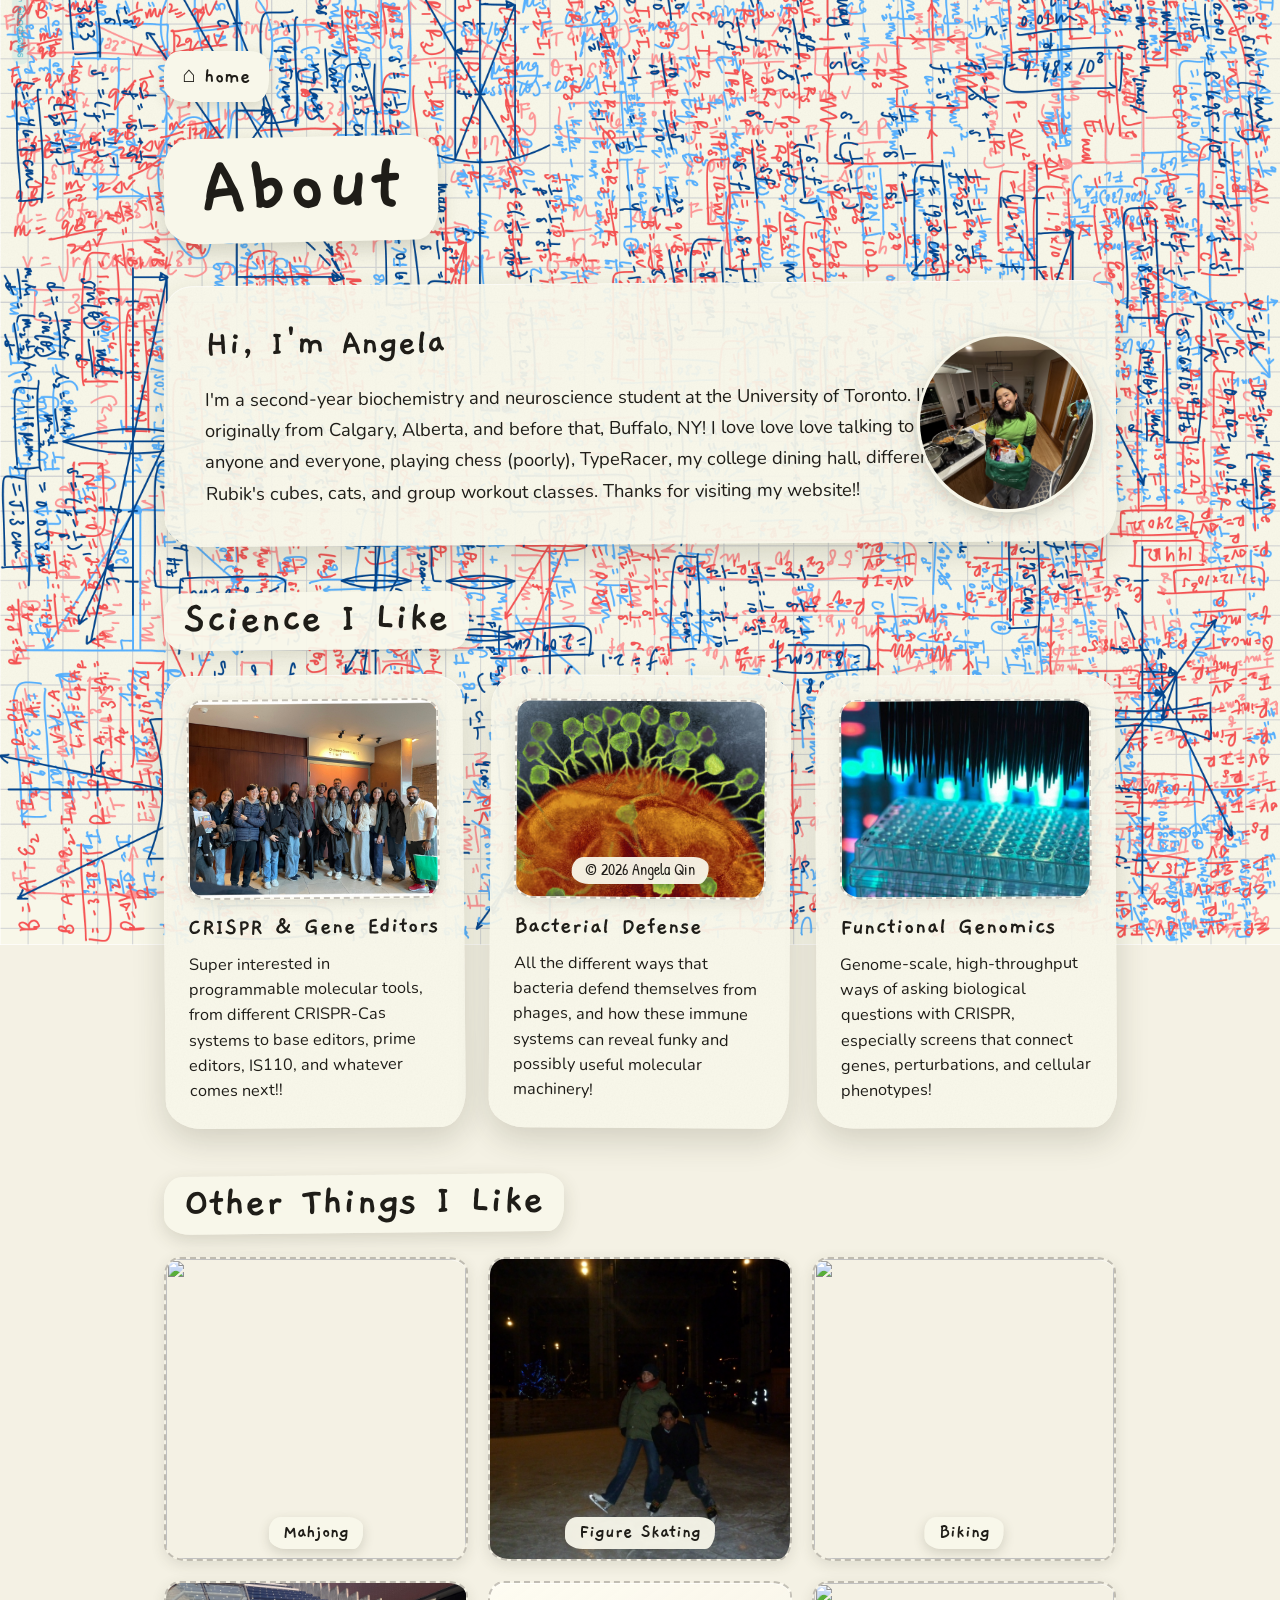
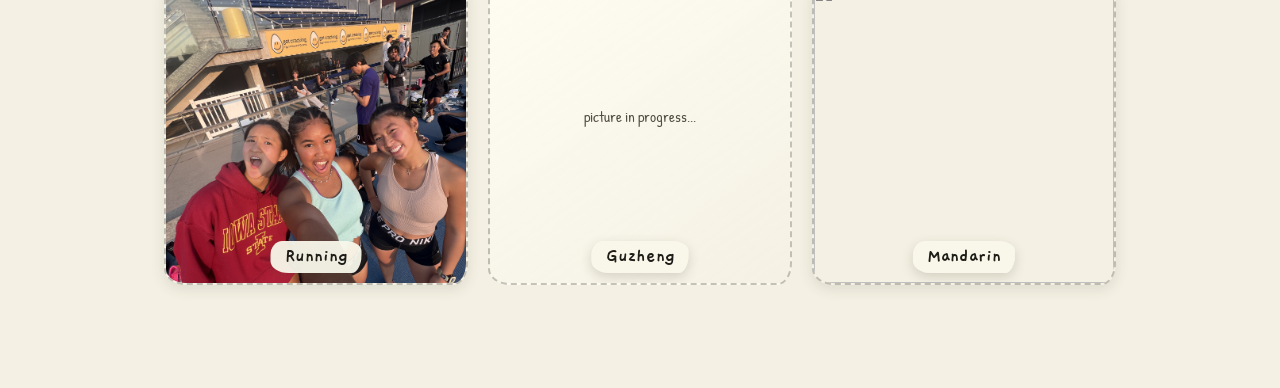
==== about/index.html @ d52d16ba "Initial commit: Angela personal website. Static notebook-style portfolio site ready for Vercel deplo" ====
<!DOCTYPE html>
<html lang="en">
<head>
  <meta charset="UTF-8">
  <meta name="viewport" content="width=device-width, initial-scale=1.0">
  <title>About — Angela</title>
  <link rel="preconnect" href="https://fonts.googleapis.com">
  <link rel="preconnect" href="https://fonts.gstatic.com" crossorigin>
  <link href="https://fonts.googleapis.com/css2?family=Gaegu:wght@400;700&family=Patrick+Hand&family=Nunito:wght@400;600;700&display=swap" rel="stylesheet">
  <link rel="stylesheet" href="../pages.css">
  <link rel="stylesheet" href="../footer.css">
</head>
<body class="notebook notebook--about">
  <div id="app"></div>
  <script src="../page-layout.js"></script>
  <script>
    const scienceTopics = [
      {
        title: "CRISPR & Gene Editors",
        blurb: "Super interested in programmable molecular tools, from different CRISPR-Cas systems to base editors, prime editors, IS110, and whatever comes next!!",
        img: "../assets/crispr-group-photo.jpg",
        alt: "Group photo with CRISPR researchers",
        tilt: -0.5
      },
      {
        title: "Bacterial Defense",
        blurb: "All the different ways that bacteria defend themselves from phages, and how these immune systems can reveal funky and possibly useful molecular machinery!",
        img: "../assets/phage-defense.jpg",
        alt: "Electron micrograph of bacteriophages on a bacterial cell",
        tilt: 0.4
      },
      {
        title: "Functional Genomics",
        blurb: "Genome-scale, high-throughput ways of asking biological questions with CRISPR, especially screens that connect genes, perturbations, and cellular phenotypes!",
        img: "../assets/functional-genomics-pipette.jpg",
        alt: "Multichannel pipette over a high-throughput plate",
        tilt: -0.3
      },
    ];

    const hobbies = [
      {
        caption: "Mahjong",
        img: "../assets/P1010717.JPG",
        desc: `Have been running mahjong games for &gt;4 years, from Calgary to Toronto! Started <a class="hobby-flip-link" href="https://www.instagram.com/vic.mahjongsociety/" target="_blank" rel="noopener noreferrer">Hart House Mahjong Club</a>, now the 2nd largest mahjong club in Toronto — come play with us :)`
      },
      {
        caption: "Figure Skating",
        img: "../assets/P1010834.JPG",
        desc: "Quit in 2020 after skating for over 12 years and recently just got back into the sport in university + having so much fun! Flexibility is hard to get back though..."
      },
      {
        caption: "Biking",
        img: "../assets/IMG_1290.jpg",
        imgPos: "72% 68%",
        desc: "Can't survive anywhere without my bike... even biked from Niagara Falls to Toronto once!! Ask me for tips for biking in the city (1.5x bike theft veteran) :))"
      },
      {
        caption: "Running",
        img: "../assets/IMG_5660.jpg",
        imgPos: "center 38%",
        desc: "work in progress..."
      },
      {
        caption: "Guzheng",
        frontText: "picture in progress...",
        desc: "Learned to perform in a local Calgary nursing home for Asian seniors! Very very beginner though... HMU if you know any guzheng/guqin teachers in Toronto!!"
      },
      {
        caption: "Mandarin",
        img: "../assets/P1020016.JPG",
        desc: "Always learning... send me your cpop song recs to play during Mahjong Club!!"
      },
    ];

    function scienceCard(topic) {
      const style = topic.tilt ? ` style="--tilt:${topic.tilt}deg"` : "";
      return `
        <article class="science-card paper-panel"${style}>
          <div class="science-image"><img src="${topic.img}" alt="${topic.alt}" loading="lazy"></div>
          <h3 class="science-card-title">${topic.title}</h3>
          <p class="science-card-blurb">${topic.blurb}</p>
        </article>`;
    }

    function hobbyCard(hobby) {
      const imgStyle = hobby.imgPos ? ` style="object-position: ${hobby.imgPos}"` : "";
      const photo = hobby.img
        ? `<img class="hobby-flip-photo" src="${hobby.img}" alt="" loading="lazy"${imgStyle}>`
        : "";
      const frontClass = hobby.img ? "hobby-flip-front hobby-flip-front--photo" : "hobby-flip-front img-placeholder";
      const frontNote = !hobby.img && hobby.frontText
        ? `<span class="hobby-flip-placeholder-text">${hobby.frontText}</span>`
        : "";
      return `
        <figure class="hobby-card">
          <div class="hobby-flip" tabindex="0" role="button" aria-label="${hobby.caption} — flip for more">
            <span class="hobby-flip-inner">
              <span class="${frontClass}" aria-hidden="true">
                ${photo}
                ${frontNote}
                <span class="hobby-caption">${hobby.caption}</span>
              </span>
              <span class="hobby-flip-back">
                <span class="hobby-flip-text">${hobby.desc}</span>
              </span>
            </span>
          </div>
        </figure>`;
    }

    const quickAbout = `
      <section class="about-section about-section--intro">
        <div class="about-intro-wrap">
          ${PaperPanel({
            title: "Hi, I'm Angela",
            tilt: -0.4,
            className: "paper-panel--intro",
            body: `<p>I'm a second-year biochemistry and neuroscience student at the University of Toronto. I'm originally from Calgary, Alberta, and before that, Buffalo, NY! I love love love talking to anyone and everyone, playing chess (poorly), TypeRacer, my college dining hall, different Rubik's cubes, cats, and group workout classes. Thanks for visiting my website!!</p>`
          })}
          <img class="about-photo-circle" src="../assets/IMG_0350.jpg" alt="Angela" loading="lazy">
        </div>
      </section>`;

    const scienceSection = `
      <section class="about-section">
        <h2 class="about-section-title">Science I Like</h2>
        <div class="science-grid">
          ${scienceTopics.map(scienceCard).join("")}
        </div>
      </section>`;

    const hobbiesSection = `
      <section class="about-section">
        <h2 class="about-section-title">Other Things I Like</h2>
        <div class="hobby-grid">
          ${hobbies.map(hobbyCard).join("")}
        </div>
      </section>`;

    document.getElementById("app").innerHTML = NotebookPageLayout({
      title: "About",
      children: quickAbout + scienceSection + hobbiesSection
    });

    const hobbyFlips = document.querySelectorAll(".hobby-flip");
    const touchFlip = window.matchMedia("(hover: none)").matches;
    if (touchFlip) {
      hobbyFlips.forEach((card) => {
        card.addEventListener("click", (e) => {
          if (e.target.closest(".hobby-flip-link")) return;
          const open = card.classList.contains("is-flipped");
          hobbyFlips.forEach((b) => b.classList.remove("is-flipped"));
          if (!open) card.classList.add("is-flipped");
        });
      });
    }

    document.querySelectorAll(".hobby-flip-link").forEach((link) => {
      link.addEventListener("click", (e) => e.stopPropagation());
    });
  </script>
</body>
</html>
---- pages.css ----
/* ───────────────────────────────────────────────────────────
   Shared styles for notebook sub-pages.
   Swap the background image in ONE place: --notebook-bg below.
   ─────────────────────────────────────────────────────────── */
:root {
  --paper: #f8f7ea;          /* warm cream paper */
  --paper-translucent: rgba(248, 247, 234, 0.95);
  --ink: #1f1d18;
  --ink-soft: #514d44;
  --accent: #2d7a4a;
  --notebook-bg: url("assets/bg2.png");
}

*,
*::before,
*::after {
  box-sizing: border-box;
  margin: 0;
  padding: 0;
}

html { scroll-behavior: smooth; }

body.notebook {
  min-height: 100%;
  color: var(--ink);
  font-family: "Nunito", system-ui, -apple-system, "Segoe UI", sans-serif;
  font-size: clamp(1rem, 1.05vw + 0.7rem, 1.18rem);
  line-height: 1.65;
  /* warm cream paper underneath the messy doodle scan */
  background:
    #f4f1e4 var(--notebook-bg) center center / cover no-repeat fixed;
}

/* faint paper grain overlay across the whole page */
body.notebook::before {
  content: "";
  position: fixed;
  inset: 0;
  pointer-events: none;
  z-index: 0;
  opacity: 0.06;
  mix-blend-mode: multiply;
  background-image: url("data:image/svg+xml,%3Csvg xmlns='http://www.w3.org/2000/svg' width='120' height='120'%3E%3Cfilter id='n'%3E%3CfeTurbulence type='fractalNoise' baseFrequency='0.8' numOctaves='2' stitchTiles='stitch'/%3E%3CfeColorMatrix type='saturate' values='0'/%3E%3C/filter%3E%3Crect width='100%25' height='100%25' filter='url(%23n)'/%3E%3C/svg%3E");
  background-size: 160px 160px;
}

/* ── layout ──────────────────────────────────────────────── */
.notebook-page {
  position: relative;
  z-index: 1;
  max-width: 1080px;
  margin: 0 auto;
  padding: clamp(1.5rem, 4vw, 3.5rem) clamp(1.2rem, 5vw, 4rem) clamp(4rem, 8vw, 7rem);
}

.page-header {
  display: flex;
  align-items: center;
  justify-content: flex-start;
  margin-bottom: clamp(1.2rem, 3vw, 2.2rem);
}

.home-link {
  display: inline-flex;
  align-items: center;
  gap: 0.4em;
  font-family: "Gaegu", "Patrick Hand", "Comic Sans MS", cursive;
  font-weight: 700;
  font-size: 1.4rem;
  text-decoration: none;
  color: var(--ink);
  background: var(--paper);
  border-radius: 16px 20px 14px 22px / 20px 14px 22px 16px;
  padding: 0.3em 0.8em;
  box-shadow: 0 4px 14px rgba(60, 60, 40, 0.18);
  transition: transform 0.15s ease, box-shadow 0.15s ease;
}
.home-link:hover {
  transform: translateY(-2px) rotate(-1deg);
  box-shadow: 0 7px 18px rgba(60, 60, 40, 0.24);
}

.page-title {
  display: inline-block;
  font-family: "Gaegu", "Patrick Hand", "Comic Sans MS", cursive;
  font-weight: 700;
  font-size: clamp(2.6rem, 9vw, 5.5rem);
  line-height: 0.95;
  letter-spacing: 0.01em;
  color: var(--ink);
  background: var(--paper);
  padding: 0.08em 0.4em 0.16em;
  border-radius: 26px 32px 22px 34px / 30px 22px 34px 26px;
  box-shadow: 0 8px 22px rgba(60, 60, 40, 0.2);
  transform: rotate(-1.2deg);
  margin-bottom: clamp(1.4rem, 3.5vw, 2.6rem);
}

.page-title-row {
  display: flex;
  flex-wrap: wrap;
  align-items: flex-end;
  gap: clamp(0.75rem, 2vw, 1.4rem);
  margin-bottom: clamp(1.4rem, 3.5vw, 2.6rem);
}

.page-title-row .page-title {
  margin-bottom: 0;
}

.page-title-aside {
  font-family: "Patrick Hand", "Gaegu", cursive;
  font-size: clamp(1.05rem, 1.8vw, 1.4rem);
  line-height: 1;
  white-space: nowrap;
  color: var(--ink-soft);
  background: var(--paper-translucent);
  padding: 0.28em 0.7em 0.34em;
  border-radius: 14px 18px 12px 20px / 18px 12px 20px 14px;
  box-shadow: 0 6px 18px rgba(60, 60, 40, 0.16);
  transform: rotate(0.7deg);
}

.page-subtitle {
  max-width: 40ch;
  margin: -0.6rem 0 2rem 0.3rem;
  font-family: "Patrick Hand", "Gaegu", cursive;
  font-size: 1.3rem;
  color: var(--ink-soft);
  background: var(--paper-translucent);
  display: inline-block;
  padding: 0.2em 0.6em;
  border-radius: 14px 18px 12px 20px / 18px 12px 20px 14px;
}

.page-content {
  display: flex;
  flex-direction: column;
  gap: clamp(1.2rem, 2.5vw, 2rem);
}

/* ── paper panel ("carved out" cream cutout) ─────────────── */
.paper-panel {
  position: relative;
  background: var(--paper-translucent);
  /* deliberately uneven corners so it reads as a cleared paper space */
  border-radius: 28px 34px 24px 36px / 32px 24px 36px 28px;
  padding: clamp(1.4rem, 3vw, 2.6rem) clamp(1.4rem, 3.2vw, 2.8rem);
  box-shadow:
    0 12px 32px rgba(55, 55, 35, 0.18),
    0 1px 0 rgba(255, 255, 255, 0.6) inset;
  transform: rotate(var(--tilt, 0deg));
}

/* subtle paper grain inside each panel */
.paper-panel::after {
  content: "";
  position: absolute;
  inset: 0;
  border-radius: inherit;
  pointer-events: none;
  opacity: 0.05;
  mix-blend-mode: multiply;
  background-image: url("data:image/svg+xml,%3Csvg xmlns='http://www.w3.org/2000/svg' width='100' height='100'%3E%3Cfilter id='n'%3E%3CfeTurbulence type='fractalNoise' baseFrequency='0.85' numOctaves='2' stitchTiles='stitch'/%3E%3CfeColorMatrix type='saturate' values='0'/%3E%3C/filter%3E%3Crect width='100%25' height='100%25' filter='url(%23n)'/%3E%3C/svg%3E");
  background-size: 140px 140px;
}

.panel-title {
  font-family: "Gaegu", "Patrick Hand", cursive;
  font-weight: 700;
  font-size: clamp(1.6rem, 3.5vw, 2.4rem);
  line-height: 1.05;
  margin-bottom: 0.5em;
  color: var(--ink);
}

.panel-meta {
  font-family: "Patrick Hand", cursive;
  font-size: 1.05rem;
  color: var(--ink-soft);
  margin-bottom: 0.6em;
}

.panel-body {
  color: var(--ink);
}
.panel-body p + p { margin-top: 0.9em; }
.panel-body a { color: var(--accent); }

/* lists for quick facts */
.fact-list {
  list-style: none;
  display: flex;
  flex-wrap: wrap;
  gap: 0.5rem 0.8rem;
}
.fact-list li {
  font-family: "Patrick Hand", cursive;
  font-size: 1.15rem;
  background: rgba(45, 122, 74, 0.1);
  border: 1.5px dashed rgba(45, 122, 74, 0.5);
  border-radius: 12px 16px 10px 18px / 16px 10px 18px 12px;
  padding: 0.25em 0.7em;
}

/* hand-drawn style link / button */
.paper-link {
  display: inline-block;
  margin-top: 1rem;
  font-family: "Gaegu", "Patrick Hand", cursive;
  font-weight: 700;
  font-size: 1.25rem;
  text-decoration: none;
  color: var(--ink);
  padding: 0.2em 0.85em 0.3em;
  border: 2.5px solid var(--ink);
  border-radius: 16px 22px 14px 24px / 20px 14px 24px 16px;
  background: #fffdf3;
  box-shadow: 3px 3px 0 rgba(31, 29, 24, 0.85);
  transition: transform 0.12s ease, box-shadow 0.12s ease;
}
.paper-link:hover {
  transform: translate(-1px, -1px);
  box-shadow: 5px 5px 0 rgba(31, 29, 24, 0.85);
}

.paper-link--soon {
  cursor: default;
  color: var(--ink-soft);
  border-color: var(--ink-soft);
  background: rgba(255, 253, 243, 0.75);
  box-shadow: 2px 2px 0 rgba(81, 77, 68, 0.45);
  opacity: 0.92;
}

.paper-link--soon:hover {
  transform: none;
  box-shadow: 2px 2px 0 rgba(81, 77, 68, 0.45);
}

/* contact page — compact left-aligned panel + icon rows */
.notebook--contact .page-content {
  align-items: flex-start;
}

.notebook--contact .page-title {
  margin-bottom: clamp(0.9rem, 2vw, 1.4rem);
}

.contact-layout {
  display: flex;
  flex-direction: row;
  align-items: flex-start;
  gap: clamp(1.5rem, 4vw, 3rem);
  width: 100%;
  min-width: 0;
}

.contact-photo-card {
  flex: 0 1 clamp(200px, 28vw, 300px);
  margin-left: auto;
  margin-top: clamp(0.25rem, 1vw, 0.75rem);
  padding: clamp(0.65rem, 1.4vw, 0.9rem) clamp(0.65rem, 1.4vw, 0.9rem) clamp(1.4rem, 2.5vw, 2rem);
  background: var(--paper-translucent);
  border-radius: 14px 18px 12px 20px / 18px 12px 20px 14px;
  box-shadow:
    0 10px 28px rgba(55, 55, 35, 0.2),
    0 1px 0 rgba(255, 255, 255, 0.6) inset;
  transform: rotate(1.1deg);
}

.contact-photo {
  display: block;
  width: 100%;
  aspect-ratio: 4 / 5;
  object-fit: cover;
  object-position: center;
  border-radius: 8px 12px 10px 14px / 12px 10px 14px 8px;
  border: 2px solid rgba(255, 253, 243, 0.9);
  box-shadow: 0 2px 8px rgba(55, 55, 35, 0.12);
}

.paper-panel--contact {
  width: fit-content;
  max-width: min(90%, 520px);
  margin: 0;
  align-self: flex-start;
  padding: clamp(0.85rem, 2vw, 1.25rem) clamp(1rem, 2.2vw, 1.5rem);
}

.paper-panel--contact .panel-title {
  font-size: clamp(1.35rem, 2.8vw, 1.85rem);
  margin-bottom: 0.45em;
}

.contact-rows {
  display: flex;
  flex-direction: column;
  gap: 0.4rem;
}

.contact-row {
  display: flex;
  align-items: center;
  gap: 0.65rem;
  font-family: "Patrick Hand", cursive;
  font-size: 1.15rem;
  color: var(--ink);
  text-decoration: none;
  width: fit-content;
  max-width: 100%;
  padding: 0.1rem 0;
  border-bottom: 2px dotted transparent;
  transition: color 0.15s ease, border-color 0.15s ease;
}

.contact-row:hover {
  color: var(--accent);
  border-bottom-color: var(--accent);
}

.contact-icon {
  flex: 0 0 1.35rem;
  width: 1.35rem;
  height: 1.35rem;
  color: var(--ink-soft);
}

.contact-icon svg {
  display: block;
  width: 100%;
  height: 100%;
}

.contact-icon--brand {
  color: inherit;
}

.contact-row:hover .contact-icon:not(.contact-icon--brand) {
  color: var(--accent);
}

.contact-label {
  line-height: 1.2;
  word-break: break-word;
}

/* ── grids ───────────────────────────────────────────────── */
.card-grid {
  display: grid;
  grid-template-columns: repeat(auto-fill, minmax(280px, 1fr));
  gap: clamp(1.1rem, 2.4vw, 1.8rem);
  align-items: start;
}

.card-grid .paper-panel {
  transform: none;
  height: auto;
  align-self: start;
}

.project-image {
  width: 100%;
  margin-top: 1rem;
  aspect-ratio: 16 / 10;
  min-height: clamp(120px, 22vw, 180px);
  border-radius: 16px 20px 14px 22px / 18px 14px 22px 16px;
  border: 2px dashed rgba(81, 77, 68, 0.32);
  box-shadow:
    inset 0 1px 0 rgba(255, 255, 255, 0.55),
    0 4px 14px rgba(60, 60, 40, 0.12);
  overflow: hidden;
  background: rgba(255, 253, 243, 0.9);
}

.project-image img {
  display: block;
  width: 100%;
  height: 100%;
  object-fit: cover;
  object-position: center;
}

/* about page */
.notebook--about .page-content {
  gap: clamp(2rem, 4vw, 3rem);
}

.about-section {
  display: flex;
  flex-direction: column;
  gap: clamp(1rem, 2.2vw, 1.5rem);
  width: 100%;
  min-width: 0;
}

.about-section-title {
  font-family: "Gaegu", "Patrick Hand", cursive;
  font-weight: 700;
  font-size: clamp(1.9rem, 4.2vw, 2.75rem);
  line-height: 1;
  color: var(--ink);
  background: var(--paper-translucent);
  display: inline-block;
  width: fit-content;
  max-width: 100%;
  padding: 0.12em 0.45em 0.2em;
  border-radius: 18px 24px 16px 26px / 22px 16px 26px 18px;
  box-shadow: 0 6px 18px rgba(60, 60, 40, 0.16);
  transform: rotate(-0.6deg);
}

.about-section--intro {
  position: relative;
}

.about-intro-wrap {
  position: relative;
  width: 100%;
}

.about-photo-circle {
  position: absolute;
  top: 0;
  right: clamp(0.25rem, 2vw, 1.25rem);
  width: clamp(120px, 14vw, 190px);
  height: clamp(120px, 14vw, 190px);
  border-radius: 50%;
  object-fit: cover;
  object-position: center;
  z-index: 2;
  border: 3px solid rgba(248, 247, 234, 0.95);
  box-shadow: 0 6px 18px rgba(60, 60, 40, 0.22);
  transform: translateY(28%);
  pointer-events: none;
}

.paper-panel--intro {
  position: relative;
  z-index: 1;
  max-width: 100%;
  padding-right: clamp(5.5rem, 17vw, 10rem);
}

.paper-panel--intro .panel-body p {
  font-size: clamp(1rem, 1.05vw + 0.75rem, 1.15rem);
  line-height: 1.7;
}

.img-placeholder {
  background:
    linear-gradient(145deg, rgba(255, 253, 243, 0.9), rgba(244, 241, 228, 0.75));
  border: 2px dashed rgba(81, 77, 68, 0.32);
  border-radius: 16px 20px 14px 22px / 18px 14px 22px 16px;
  box-shadow: inset 0 1px 0 rgba(255, 255, 255, 0.55);
}

.science-image {
  width: 100%;
  height: clamp(140px, 18vw, 200px);
  margin-bottom: 0.9rem;
  border-radius: 16px 20px 14px 22px / 18px 14px 22px 16px;
  border: 2px dashed rgba(81, 77, 68, 0.32);
  box-shadow:
    inset 0 1px 0 rgba(255, 255, 255, 0.55),
    0 4px 14px rgba(60, 60, 40, 0.12);
  overflow: hidden;
  background: rgba(255, 253, 243, 0.9);
}

.science-image img {
  display: block;
  width: 100%;
  height: 100%;
  object-fit: cover;
  object-position: center;
}

.img-placeholder--science {
  aspect-ratio: 4 / 3;
  width: 100%;
  margin-bottom: 0.9rem;
}

.science-grid {
  display: grid;
  grid-template-columns: repeat(3, minmax(0, 1fr));
  gap: clamp(1rem, 2.2vw, 1.6rem);
  width: 100%;
}

.science-card {
  display: flex;
  flex-direction: column;
  min-width: 0;
  padding: clamp(1rem, 2.2vw, 1.5rem);
}

.science-card-title {
  font-family: "Gaegu", "Patrick Hand", cursive;
  font-weight: 700;
  font-size: clamp(1.2rem, 2.2vw, 1.55rem);
  line-height: 1.1;
  margin-bottom: 0.45em;
  color: var(--ink);
}

.science-card-blurb {
  font-size: clamp(0.92rem, 0.9vw + 0.7rem, 1.02rem);
  line-height: 1.55;
  color: var(--ink);
}

.hobby-grid {
  display: grid;
  grid-template-columns: repeat(3, minmax(0, 1fr));
  gap: clamp(0.85rem, 2vw, 1.25rem);
  width: 100%;
}

.hobby-card {
  margin: 0;
  min-width: 0;
  aspect-ratio: 1;
}

.hobby-flip {
  display: block;
  width: 100%;
  height: 100%;
  aspect-ratio: 1;
  padding: 0;
  border: none;
  background: none;
  cursor: pointer;
  border-radius: 16px 20px 14px 22px / 18px 14px 22px 16px;
  perspective: 900px;
  -webkit-tap-highlight-color: transparent;
}

.hobby-flip:focus-visible {
  outline: 3px solid rgba(45, 122, 74, 0.55);
  outline-offset: 3px;
}

.hobby-flip-inner {
  position: relative;
  display: block;
  width: 100%;
  height: 100%;
  aspect-ratio: 1;
  transition: transform 0.55s ease;
  transform-style: preserve-3d;
}

.hobby-flip:hover .hobby-flip-inner,
.hobby-flip:focus-visible .hobby-flip-inner,
.hobby-flip.is-flipped .hobby-flip-inner {
  transform: rotateY(180deg);
}

.hobby-flip-front,
.hobby-flip-back {
  position: absolute;
  inset: 0;
  width: 100%;
  height: 100%;
  backface-visibility: hidden;
  -webkit-backface-visibility: hidden;
  border-radius: 16px 20px 14px 22px / 18px 14px 22px 16px;
  overflow: hidden;
}

.hobby-flip-front {
  display: block;
}

.hobby-flip-front--photo {
  border: 2px dashed rgba(81, 77, 68, 0.32);
  box-shadow:
    inset 0 1px 0 rgba(255, 255, 255, 0.55),
    0 4px 14px rgba(60, 60, 40, 0.12);
}

.hobby-flip-placeholder-text {
  position: absolute;
  inset: 0;
  display: flex;
  align-items: center;
  justify-content: center;
  padding: 1rem 1rem 3rem;
  font-family: "Patrick Hand", "Nunito", sans-serif;
  font-size: clamp(0.8rem, 1.2vw, 0.95rem);
  line-height: 1.35;
  text-align: center;
  color: var(--ink-soft);
}

.hobby-flip-photo {
  position: absolute;
  inset: 0;
  width: 100%;
  height: 100%;
  object-fit: cover;
  object-position: center;
  display: block;
}

.hobby-flip-back {
  display: flex;
  align-items: center;
  justify-content: center;
  padding: clamp(0.75rem, 2vw, 1.1rem);
  background: var(--paper-translucent);
  border: 2px dashed rgba(81, 77, 68, 0.32);
  box-shadow:
    0 8px 20px rgba(55, 55, 35, 0.15),
    inset 0 1px 0 rgba(255, 255, 255, 0.55);
  transform: rotateY(180deg);
}

.hobby-flip-text {
  font-family: "Patrick Hand", "Nunito", sans-serif;
  font-size: clamp(0.76rem, 1.15vw, 0.9rem);
  line-height: 1.4;
  text-align: center;
  color: var(--ink);
}

.hobby-flip-link {
  color: var(--accent);
  text-decoration: underline;
  text-decoration-style: dotted;
  text-underline-offset: 2px;
  cursor: pointer;
}

.hobby-flip-link:hover {
  color: var(--ink);
}

.hobby-caption {
  position: absolute;
  left: 50%;
  bottom: 0.65rem;
  transform: translateX(-50%);
  z-index: 1;
  font-family: "Gaegu", "Patrick Hand", cursive;
  font-weight: 700;
  font-size: clamp(1rem, 1.8vw, 1.25rem);
  line-height: 1;
  color: var(--ink);
  background: var(--paper-translucent);
  padding: 0.25em 0.7em 0.35em;
  border-radius: 12px 16px 10px 18px / 14px 10px 18px 12px;
  box-shadow: 0 4px 12px rgba(60, 60, 40, 0.18);
  white-space: nowrap;
  max-width: calc(100% - 1rem);
  overflow: hidden;
  text-overflow: ellipsis;
}

@media (hover: none) {
  .hobby-flip:hover .hobby-flip-inner {
    transform: none;
  }

  .hobby-flip.is-flipped .hobby-flip-inner,
  .hobby-flip:focus-visible .hobby-flip-inner {
    transform: rotateY(180deg);
  }
}

@media (max-width: 900px) {
  .science-grid { grid-template-columns: 1fr; }
}

@media (max-width: 768px) {
  .contact-layout {
    flex-direction: column;
    align-items: stretch;
  }

  .contact-photo-card {
    margin-left: 0;
    margin-top: 0;
    align-self: center;
    flex: 0 1 auto;
    width: min(280px, 85vw);
    max-width: 100%;
  }
}

@media (max-width: 640px) {
  .page-title { transform: none; }
  .page-title-aside { transform: none; white-space: normal; }
  .paper-panel { transform: none; }
  .about-section-title { transform: none; }
  .paper-panel--contact { width: 100%; max-width: 100%; }
  .contact-photo-card { transform: rotate(0.4deg); }
  .card-grid { grid-template-columns: 1fr; }
  .hobby-grid { grid-template-columns: repeat(2, minmax(0, 1fr)); }
  .about-photo-circle {
    width: clamp(90px, 22vw, 120px);
    height: clamp(90px, 22vw, 120px);
    right: 0.35rem;
    transform: translateY(18%);
  }
  .paper-panel--intro {
    padding-right: clamp(4.25rem, 30vw, 7rem);
  }
}

@media (max-width: 420px) {
  .hobby-grid { grid-template-columns: 1fr; }
}
---- footer.css ----
/* Global copyright footer — included on every page */
.site-copyright {
  position: fixed;
  bottom: clamp(0.55rem, 1.8svh, 1rem);
  left: 50%;
  transform: translateX(-50%);
  z-index: 20;
  font-family: "Patrick Hand", "Gaegu", "Comic Sans MS", cursive;
  font-size: clamp(0.82rem, 1.4vw, 0.98rem);
  line-height: 1;
  color: #1f1d18;
  background: rgba(248, 247, 234, 0.95);
  padding: 0.32em 0.85em 0.38em;
  border-radius: 14px 18px 12px 20px / 16px 12px 20px 14px;
  box-shadow: 0 4px 14px rgba(60, 60, 40, 0.18);
  pointer-events: none;
  white-space: nowrap;
}
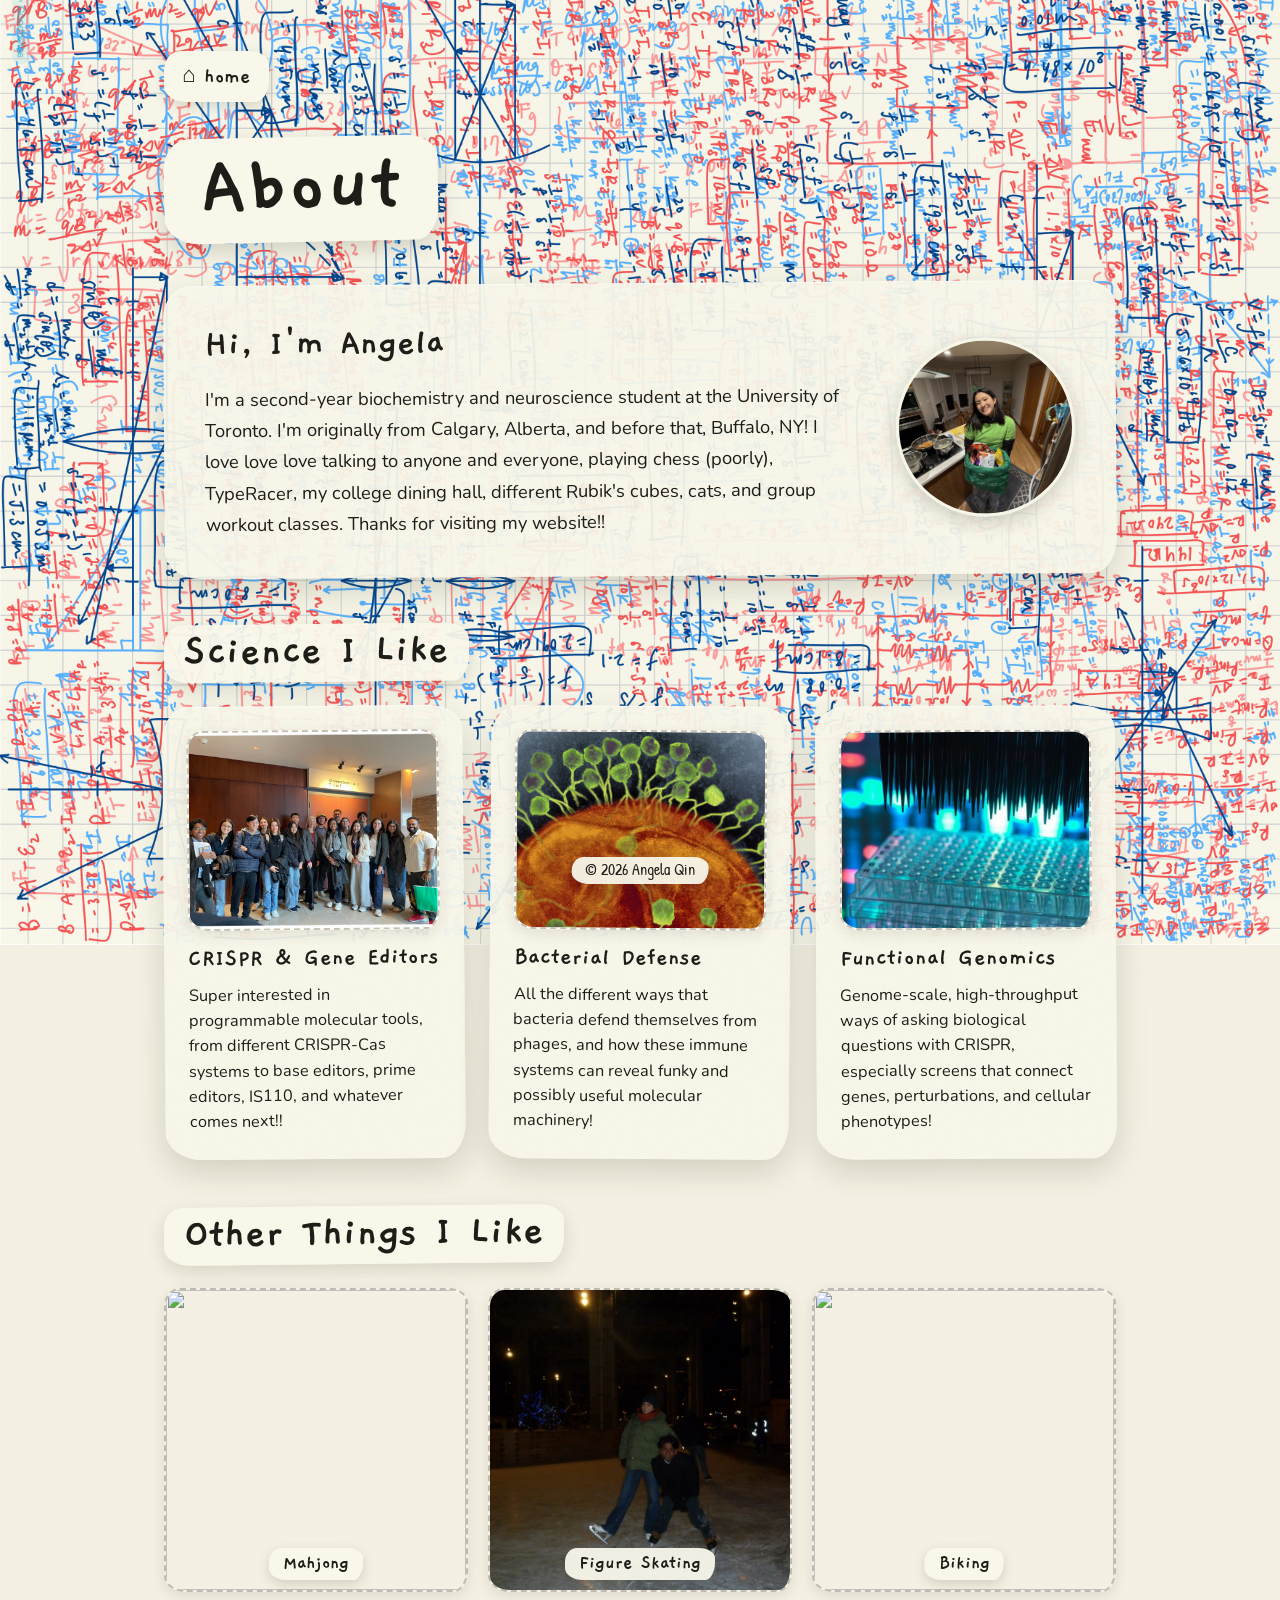
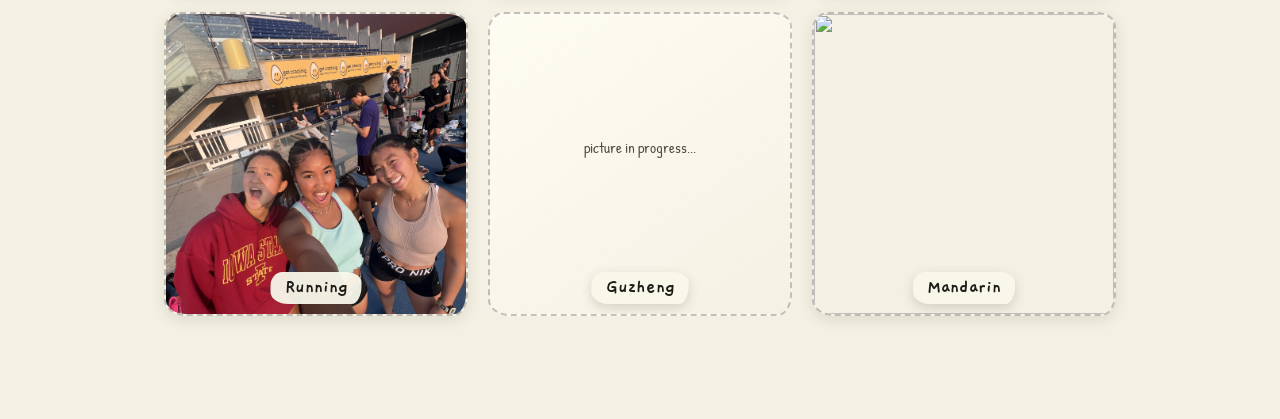
==== commit 54201d49: "Update website content and layout. Improve About, Contact, Projects, and home page layout; add Manda" ====
--- a/about/index.html
+++ b/about/index.html
@@ -69,7 +69,7 @@
       {
         caption: "Mandarin",
         img: "../assets/P1020016.JPG",
-        desc: "Always learning... send me your cpop song recs to play during Mahjong Club!!"
+        desc: `Always learning... send me your <a class="hobby-flip-link" href="https://music.apple.com/ca/playlist/%E9%AB%98%E6%99%A8%E5%B2%81%E6%95%B0%E7%9C%9F%E5%A4%A7/pl.u-b3b8Rvguy2vlV6j" target="_blank" rel="noopener noreferrer">cpop song recs</a> to play during Mahjong Club!!`
       },
     ];
 
@@ -113,12 +113,16 @@
       <section class="about-section about-section--intro">
         <div class="about-intro-wrap">
           ${PaperPanel({
-            title: "Hi, I'm Angela",
             tilt: -0.4,
             className: "paper-panel--intro",
-            body: `<p>I'm a second-year biochemistry and neuroscience student at the University of Toronto. I'm originally from Calgary, Alberta, and before that, Buffalo, NY! I love love love talking to anyone and everyone, playing chess (poorly), TypeRacer, my college dining hall, different Rubik's cubes, cats, and group workout classes. Thanks for visiting my website!!</p>`
+            html: `<div class="about-content-row">
+              <div class="about-text">
+                <h2 class="panel-title">Hi, I'm Angela</h2>
+                <div class="panel-body"><p>I'm a second-year biochemistry and neuroscience student at the University of Toronto. I'm originally from Calgary, Alberta, and before that, Buffalo, NY! I love love love talking to anyone and everyone, playing chess (poorly), TypeRacer, my college dining hall, different Rubik's cubes, cats, and group workout classes. Thanks for visiting my website!!</p></div>
+              </div>
+              <img class="about-photo-circle about-photo" src="../assets/IMG_0350.jpg" alt="Angela" loading="lazy">
+            </div>`
           })}
-          <img class="about-photo-circle" src="../assets/IMG_0350.jpg" alt="Angela" loading="lazy">
         </div>
       </section>`;
 
--- a/pages.css
+++ b/pages.css
@@ -239,35 +239,49 @@
   box-shadow: 2px 2px 0 rgba(81, 77, 68, 0.45);
 }
 
-/* contact page — compact left-aligned panel + icon rows */
+/* contact page — bubble + photo in one left-aligned flex row */
 .notebook--contact .page-content {
   align-items: flex-start;
+  overflow: visible;
 }
 
 .notebook--contact .page-title {
   margin-bottom: clamp(0.9rem, 2vw, 1.4rem);
 }
 
+/* lift photo to title row: title block height + title gap + card top padding */
+.notebook--contact {
+  --contact-photo-lift: calc(
+    clamp(0.9rem, 2vw, 1.4rem)
+    + clamp(2.6rem, 9vw, 5.5rem) * 1.19
+    + clamp(0.65rem, 1.4vw, 0.9rem)
+  );
+}
+
 .contact-layout {
   display: flex;
   flex-direction: row;
+  flex-wrap: wrap;
   align-items: flex-start;
-  gap: clamp(1.5rem, 4vw, 3rem);
-  width: 100%;
-  min-width: 0;
+  gap: clamp(8rem, 9vw, 10rem);
+  width: fit-content;
+  max-width: 100%;
+  overflow: visible;
 }
 
 .contact-photo-card {
-  flex: 0 1 clamp(200px, 28vw, 300px);
-  margin-left: auto;
-  margin-top: clamp(0.25rem, 1vw, 0.75rem);
+  flex: none;
+  align-self: flex-start;
+  width: clamp(200px, 28vw, 300px);
+  max-width: 300px;
+  margin: 0;
   padding: clamp(0.65rem, 1.4vw, 0.9rem) clamp(0.65rem, 1.4vw, 0.9rem) clamp(1.4rem, 2.5vw, 2rem);
   background: var(--paper-translucent);
   border-radius: 14px 18px 12px 20px / 18px 12px 20px 14px;
   box-shadow:
     0 10px 28px rgba(55, 55, 35, 0.2),
     0 1px 0 rgba(255, 255, 255, 0.6) inset;
-  transform: rotate(1.1deg);
+  transform: translateY(calc(-1 * var(--contact-photo-lift))) rotate(1.1deg);
 }
 
 .contact-photo {
@@ -282,10 +296,10 @@
 }
 
 .paper-panel--contact {
+  flex: none;
   width: fit-content;
   max-width: min(90%, 520px);
   margin: 0;
-  align-self: flex-start;
   padding: clamp(0.85rem, 2vw, 1.25rem) clamp(1rem, 2.2vw, 1.5rem);
 }
 
@@ -380,6 +394,7 @@
   height: 100%;
   object-fit: cover;
   object-position: center;
+  transform: scale(1.05);
 }
 
 /* about page */
@@ -412,35 +427,37 @@
 }
 
 .about-section--intro {
-  position: relative;
+  width: 100%;
 }
 
 .about-intro-wrap {
-  position: relative;
-  width: 100%;
+  width: 100%;
+}
+
+.about-content-row {
+  display: grid;
+  grid-template-columns: minmax(0, 1fr) auto;
+  align-items: center;
+  gap: clamp(2rem, 4vw, 4rem);
+}
+
+.about-text {
+  min-width: 0;
 }
 
 .about-photo-circle {
-  position: absolute;
-  top: 0;
-  right: clamp(0.25rem, 2vw, 1.25rem);
+  flex-shrink: 0;
   width: clamp(120px, 14vw, 190px);
   height: clamp(120px, 14vw, 190px);
   border-radius: 50%;
   object-fit: cover;
   object-position: center;
-  z-index: 2;
   border: 3px solid rgba(248, 247, 234, 0.95);
   box-shadow: 0 6px 18px rgba(60, 60, 40, 0.22);
-  transform: translateY(28%);
-  pointer-events: none;
 }
 
 .paper-panel--intro {
-  position: relative;
-  z-index: 1;
   max-width: 100%;
-  padding-right: clamp(5.5rem, 17vw, 10rem);
 }
 
 .paper-panel--intro .panel-body p {
@@ -674,21 +691,28 @@
 
 @media (max-width: 900px) {
   .science-grid { grid-template-columns: 1fr; }
+
+  .about-content-row {
+    grid-template-columns: 1fr;
+  }
+
+  .about-photo-circle {
+    justify-self: center;
+  }
 }
 
 @media (max-width: 768px) {
   .contact-layout {
     flex-direction: column;
     align-items: stretch;
+    width: 100%;
   }
 
   .contact-photo-card {
-    margin-left: 0;
-    margin-top: 0;
     align-self: center;
-    flex: 0 1 auto;
     width: min(280px, 85vw);
     max-width: 100%;
+    transform: rotate(0.4deg);
   }
 }
 
@@ -704,11 +728,6 @@
   .about-photo-circle {
     width: clamp(90px, 22vw, 120px);
     height: clamp(90px, 22vw, 120px);
-    right: 0.35rem;
-    transform: translateY(18%);
-  }
-  .paper-panel--intro {
-    padding-right: clamp(4.25rem, 30vw, 7rem);
   }
 }
 
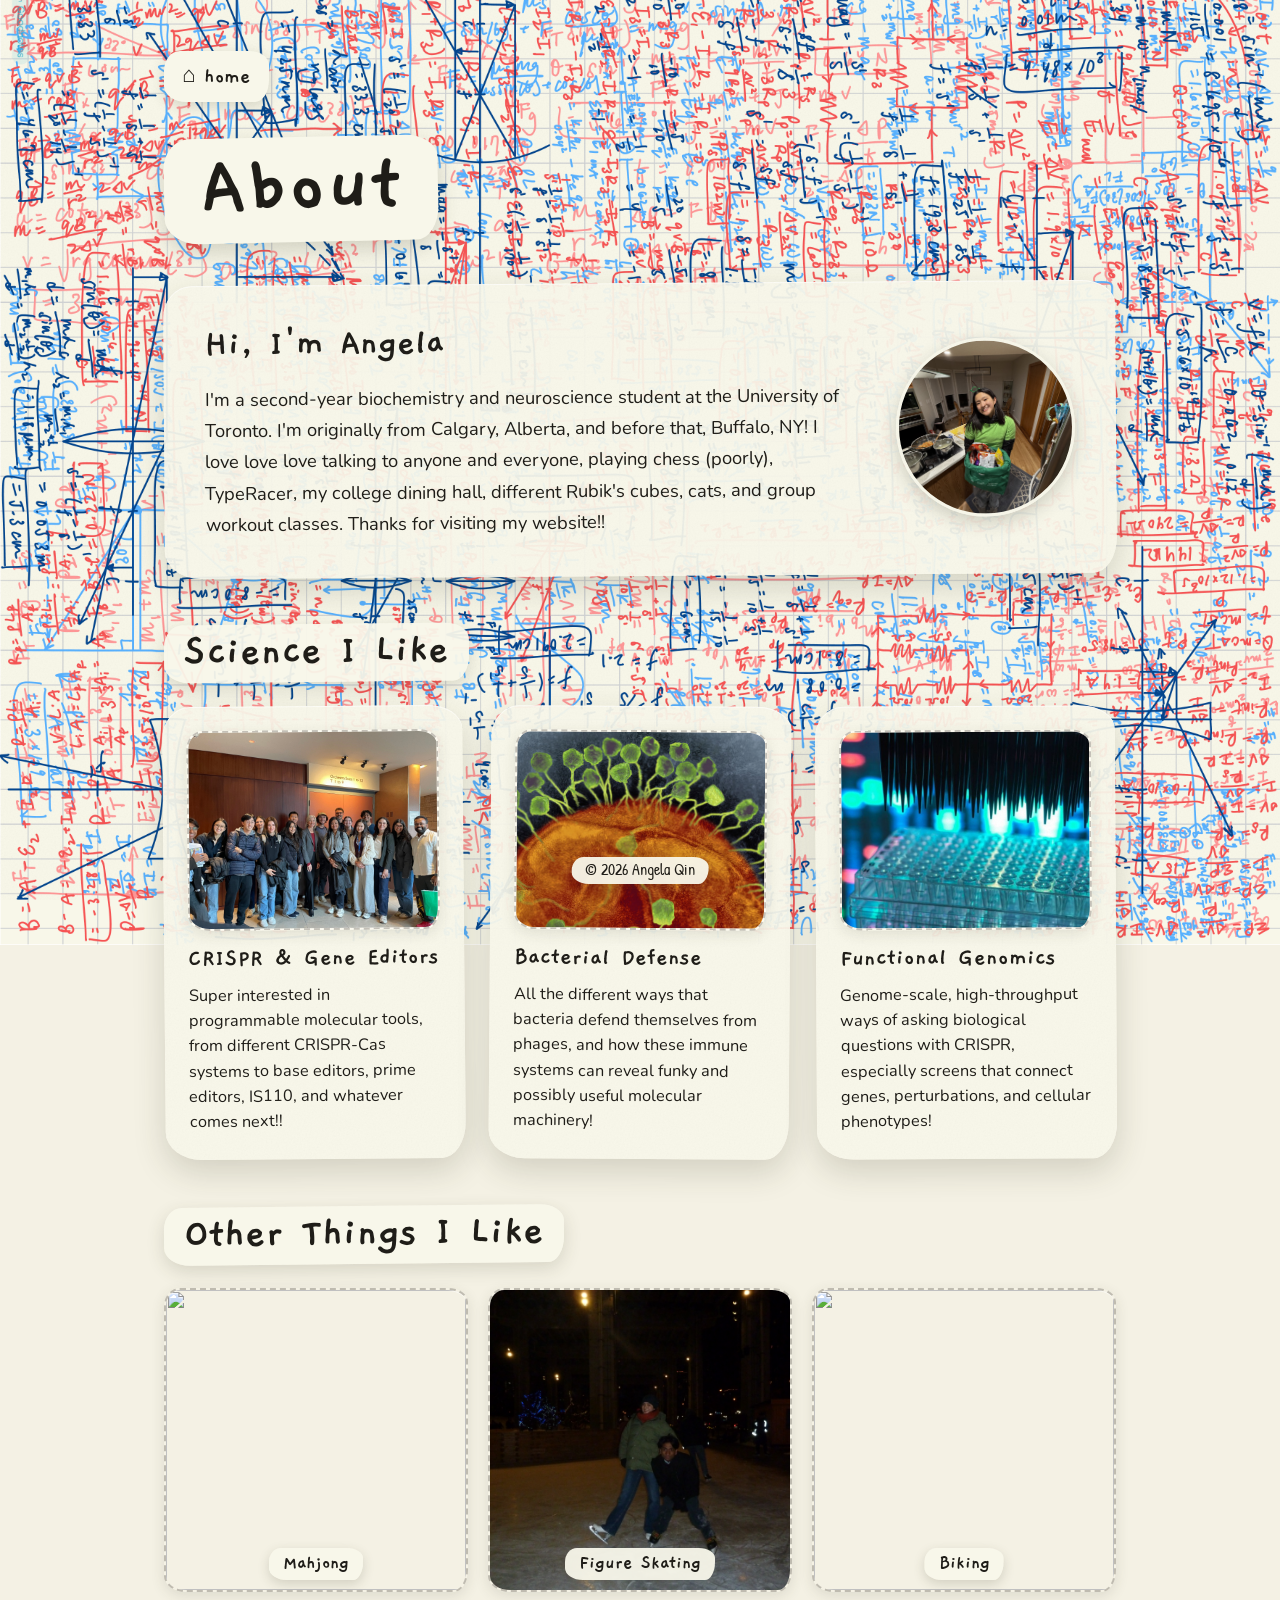
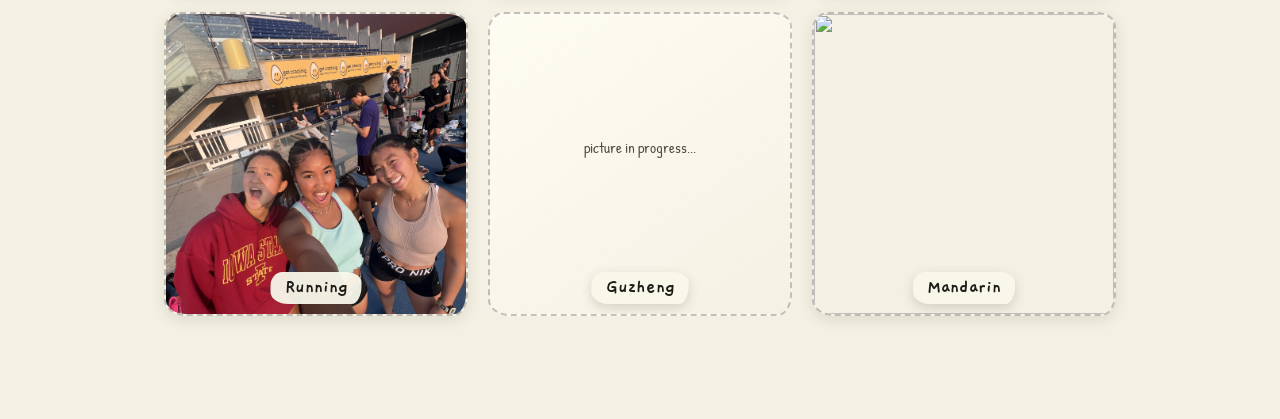
==== commit fd13663d: "Update website content and layout. Add site favicon and link it from all pages.  Co-authored-by: Cur" ====
--- a/about/index.html
+++ b/about/index.html
@@ -3,6 +3,7 @@
 <head>
   <meta charset="UTF-8">
   <meta name="viewport" content="width=device-width, initial-scale=1.0">
+  <link rel="icon" type="image/png" href="/favicon.png">
   <title>About — Angela</title>
   <link rel="preconnect" href="https://fonts.googleapis.com">
   <link rel="preconnect" href="https://fonts.gstatic.com" crossorigin>
--- a/pages.css
+++ b/pages.css
@@ -494,6 +494,11 @@
   object-position: center;
 }
 
+/* crispr-group-photo.jpg has thin white strips on the source left/right edges */
+.science-image img[src*="crispr-group-photo"] {
+  transform: scale(1.08);
+}
+
 .img-placeholder--science {
   aspect-ratio: 4 / 3;
   width: 100%;
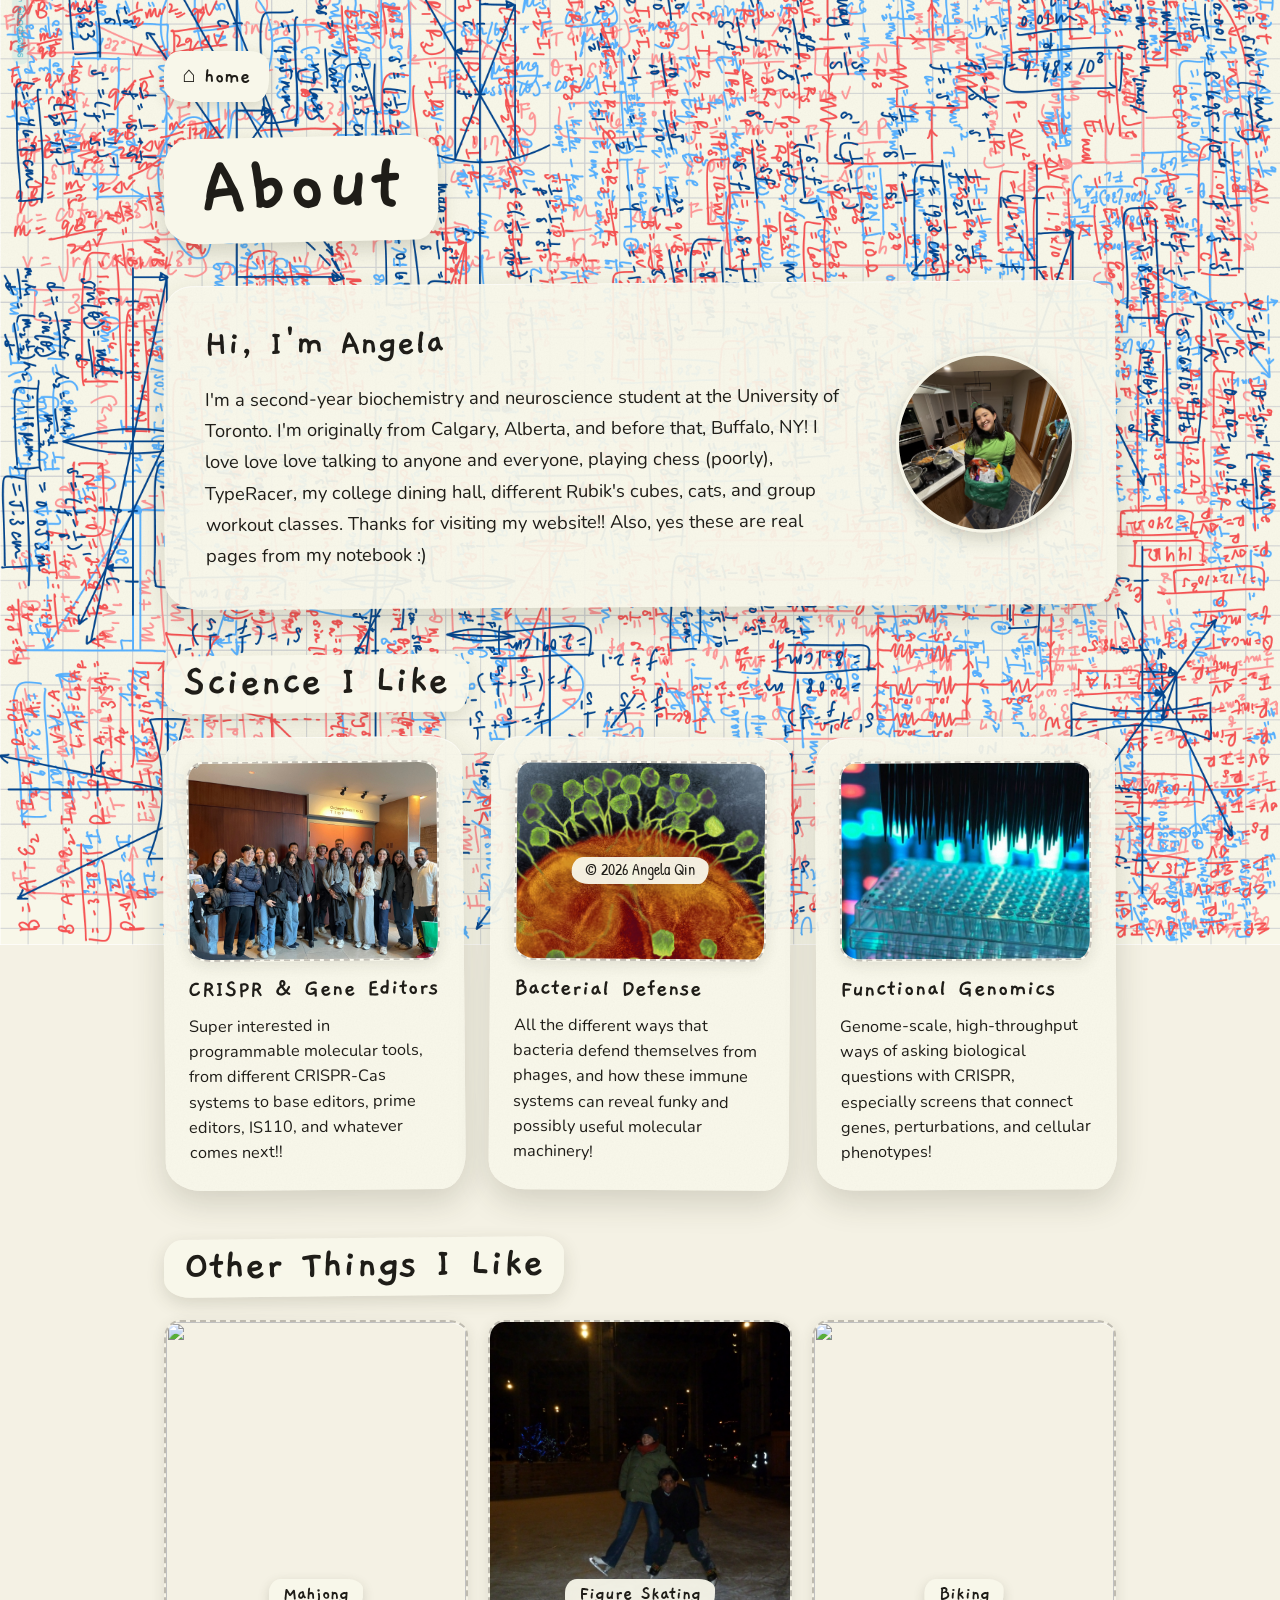
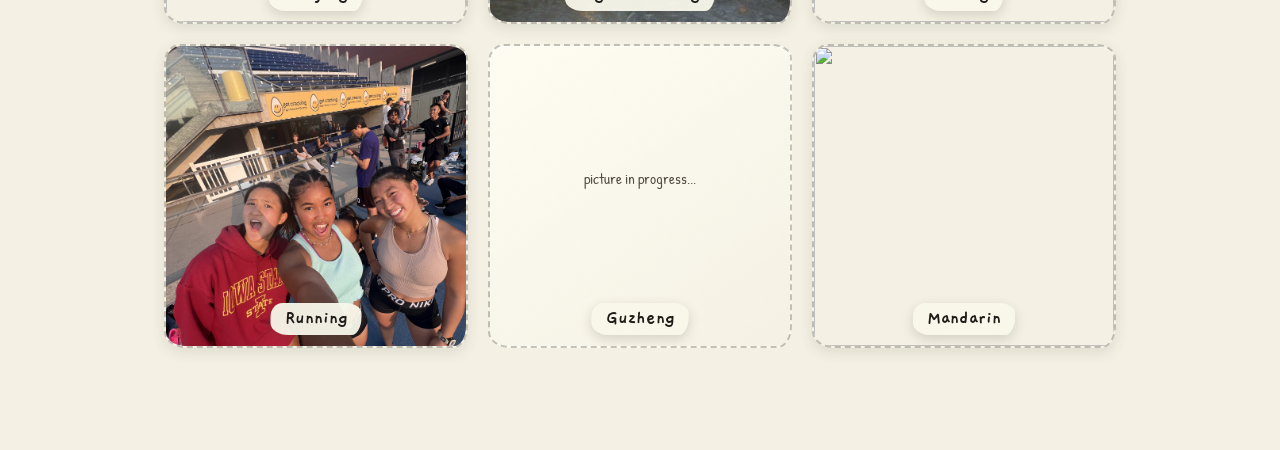
==== commit 5e715f1b: "Update website content and layout. Add notebook note to the About page intro bio.  Co-authored-by: C" ====
--- a/about/index.html
+++ b/about/index.html
@@ -119,7 +119,7 @@
             html: `<div class="about-content-row">
               <div class="about-text">
                 <h2 class="panel-title">Hi, I'm Angela</h2>
-                <div class="panel-body"><p>I'm a second-year biochemistry and neuroscience student at the University of Toronto. I'm originally from Calgary, Alberta, and before that, Buffalo, NY! I love love love talking to anyone and everyone, playing chess (poorly), TypeRacer, my college dining hall, different Rubik's cubes, cats, and group workout classes. Thanks for visiting my website!!</p></div>
+                <div class="panel-body"><p>I'm a second-year biochemistry and neuroscience student at the University of Toronto. I'm originally from Calgary, Alberta, and before that, Buffalo, NY! I love love love talking to anyone and everyone, playing chess (poorly), TypeRacer, my college dining hall, different Rubik's cubes, cats, and group workout classes. Thanks for visiting my website!! Also, yes these are real pages from my notebook :)</p></div>
               </div>
               <img class="about-photo-circle about-photo" src="../assets/IMG_0350.jpg" alt="Angela" loading="lazy">
             </div>`
